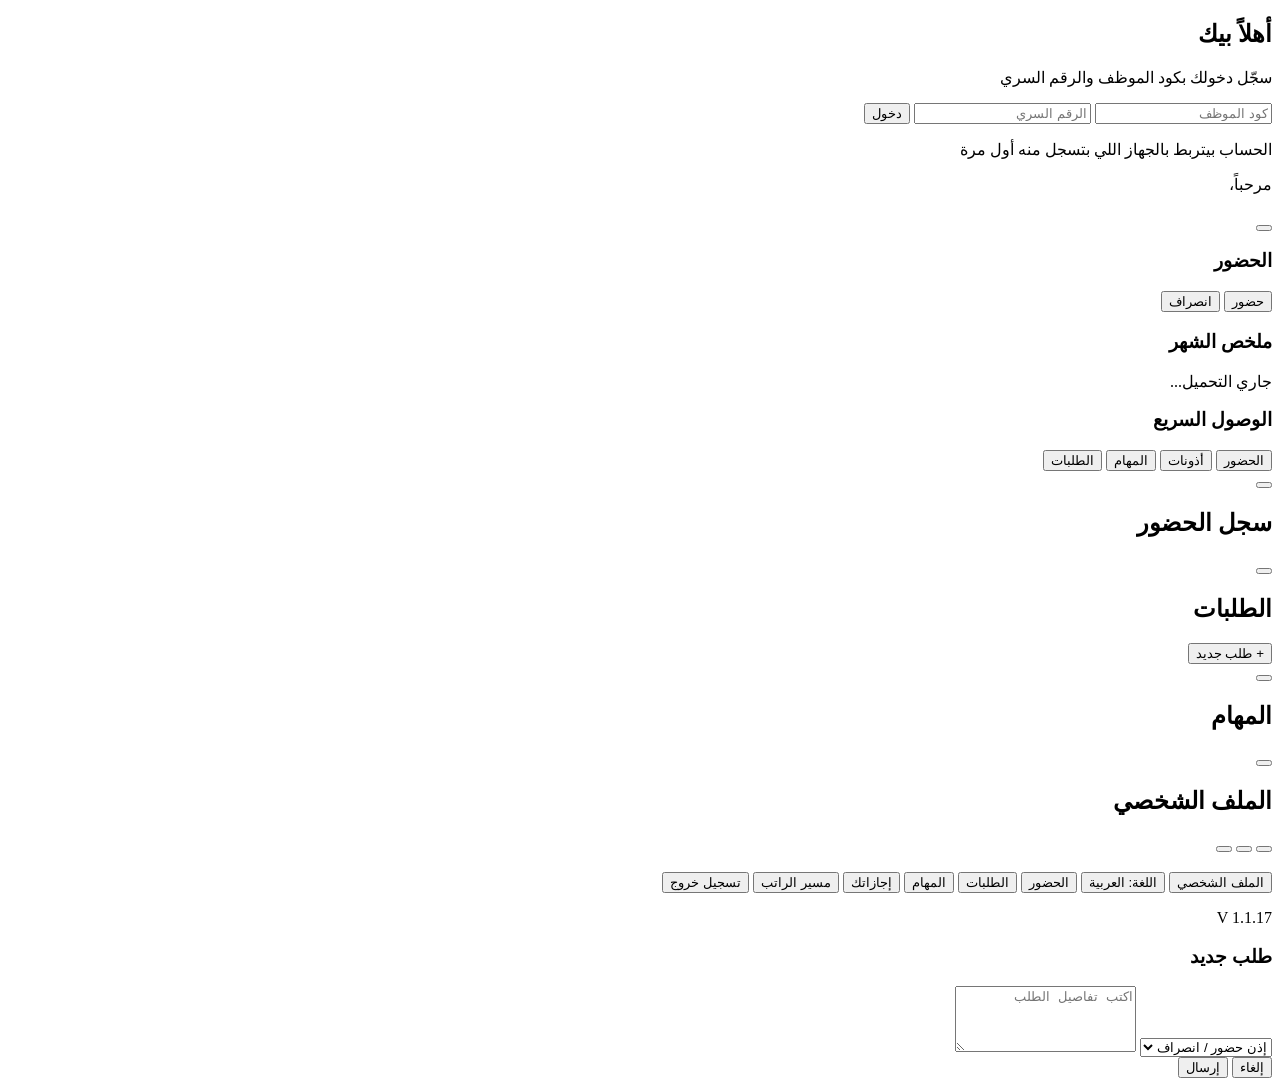
==== index.html @ b4d0d69a "Add files via upload" ====
<!DOCTYPE html>
<html lang="ar" dir="rtl">
<head>
<meta charset="UTF-8">
<meta name="viewport" content="width=device-width, initial-scale=1, viewport-fit=cover">
<meta name="theme-color" content="#f5eee0">
<title>الحضور والانصراف</title>
<link rel="preconnect" href="https://fonts.googleapis.com">
<link rel="preconnect" href="https://fonts.gstatic.com" crossorigin>
<link href="https://fonts.googleapis.com/css2?family=Cairo:wght@400;600;700&display=swap" rel="stylesheet">
<link rel="stylesheet" href="css/style.css">
</head>
<body>
<div id="app" class="guest">

  <!-- تسجيل الدخول -->
  <section class="view" id="v-login">
    <div class="login">
      <div class="card login-card">
        <div class="logo" data-ic="clock"></div>
        <h1>أهلاً بيك</h1>
        <p class="muted">سجّل دخولك بكود الموظف والرقم السري</p>
        <form id="loginForm" class="form">
          <input id="code" placeholder="كود الموظف" required inputmode="numeric" autocomplete="username">
          <input id="pin" type="password" placeholder="الرقم السري" required inputmode="numeric" autocomplete="current-password">
          <button class="btn btn-primary" type="submit">دخول</button>
        </form>
        <p class="muted small">الحساب بيتربط بالجهاز اللي بتسجل منه أول مرة</p>
      </div>
    </div>
  </section>

  <!-- الرئيسية -->
  <section class="view" id="v-home">
    <header class="topbar">
      <div class="avatar" id="avatar"></div>
      <div class="hello">
        <p>مرحباً،</p>
        <h2 id="empName"></h2>
      </div>
      <button class="icon-btn" id="bellBtn" data-ic="bell" aria-label="الإشعارات"></button>
    </header>

    <div class="card">
      <h3>الحضور</h3>
      <div class="btn-row">
        <button class="btn btn-primary" id="inBtn">حضور</button>
        <button class="btn btn-outline" id="outBtn">انصراف</button>
      </div>
      <div class="hints">
        <span id="hintIn"></span>
        <span id="hintOut"></span>
      </div>
    </div>

    <div class="card">
      <h3>ملخص الشهر</h3>
      <div class="stats" id="stats"><div class="empty">جاري التحميل...</div></div>
    </div>

    <h3 class="section">الوصول السريع</h3>
    <div class="grid">
      <button class="qcard" data-go="attendance"><span data-ic="clock"></span>الحضور</button>
      <button class="qcard" data-go="requests"><span data-ic="doc"></span>أذونات</button>
      <button class="qcard" data-go="tasks"><span data-ic="task"></span>المهام<b class="badge" id="badgeTasks" hidden></b></button>
      <button class="qcard" data-go="requests"><span data-ic="doc"></span>الطلبات<b class="badge" id="badgeReq" hidden></b></button>
    </div>
  </section>

  <!-- سجل الحضور -->
  <section class="view" id="v-attendance">
    <header class="subbar">
      <button class="icon-btn" data-back data-ic="back" aria-label="رجوع"></button>
      <h2>سجل الحضور</h2>
    </header>
    <div class="list" id="attList"></div>
  </section>

  <!-- الطلبات -->
  <section class="view" id="v-requests">
    <header class="subbar">
      <button class="icon-btn" data-back data-ic="back" aria-label="رجوع"></button>
      <h2>الطلبات</h2>
    </header>
    <button class="btn btn-primary" id="newReqBtn">+ طلب جديد</button>
    <div class="list" id="reqList"></div>
  </section>

  <!-- المهام -->
  <section class="view" id="v-tasks">
    <header class="subbar">
      <button class="icon-btn" data-back data-ic="back" aria-label="رجوع"></button>
      <h2>المهام</h2>
    </header>
    <div class="list" id="taskList"></div>
  </section>

  <!-- الملف الشخصي -->
  <section class="view" id="v-profile">
    <header class="subbar">
      <button class="icon-btn" data-back data-ic="back" aria-label="رجوع"></button>
      <h2>الملف الشخصي</h2>
    </header>
    <div class="card" id="profileBox"></div>
  </section>

  <!-- شريط التنقل السفلي -->
  <nav class="bottomnav">
    <button id="menuBtn" data-ic="menu" aria-label="القائمة"></button>
    <button class="fab" id="fabBtn" data-ic="plus" aria-label="طلب جديد"></button>
    <button id="homeBtn" data-ic="home" aria-label="الرئيسية"></button>
  </nav>
</div>

<!-- القائمة الجانبية -->
<div class="overlay" id="overlay"></div>
<aside class="drawer" id="drawer">
  <div class="dhead">
    <div class="avatar" id="dAvatar"></div>
    <div>
      <h3 id="dName"></h3>
      <p class="muted" id="dCode"></p>
    </div>
  </div>
  <div class="menu">
    <button data-nav="profile"><span data-ic="user"></span>الملف الشخصي</button>
    <button data-nav="language"><span data-ic="globe"></span>اللغة: العربية</button>
    <button data-nav="attendance"><span data-ic="clock"></span>الحضور</button>
    <button data-nav="requests"><span data-ic="doc"></span>الطلبات</button>
    <button data-nav="tasks"><span data-ic="task"></span>المهام</button>
    <button data-nav="leaves"><span data-ic="leave"></span>إجازاتك</button>
    <button data-nav="payroll"><span data-ic="money"></span>مسير الراتب</button>
    <button data-nav="logout"><span data-ic="logout"></span>تسجيل خروج</button>
  </div>
  <p class="version">V 1.1.17</p>
</aside>

<!-- نافذة طلب جديد -->
<div class="sheet-wrap" id="sheetWrap">
  <form class="sheet form" id="reqForm">
    <h3>طلب جديد</h3>
    <select id="reqType">
      <option>إذن حضور / انصراف</option>
      <option>إجازة</option>
      <option>طلب عام</option>
    </select>
    <textarea id="reqDetails" rows="4" placeholder="اكتب تفاصيل الطلب" required maxlength="1000"></textarea>
    <div class="btn-row">
      <button type="button" class="btn btn-outline" id="reqCancel">إلغاء</button>
      <button type="submit" class="btn btn-primary">إرسال</button>
    </div>
  </form>
</div>

<div class="busy" id="busy" hidden>
  <div class="spinner"></div>
  <p id="busyText">جاري التحميل...</p>
</div>
<div class="toast" id="toast"></div>

<script src="js/config.js"></script>
<script src="js/device.js"></script>
<script src="js/api.js"></script>
<script src="js/ui.js"></script>
<script src="js/app.js"></script>
</body>
</html>
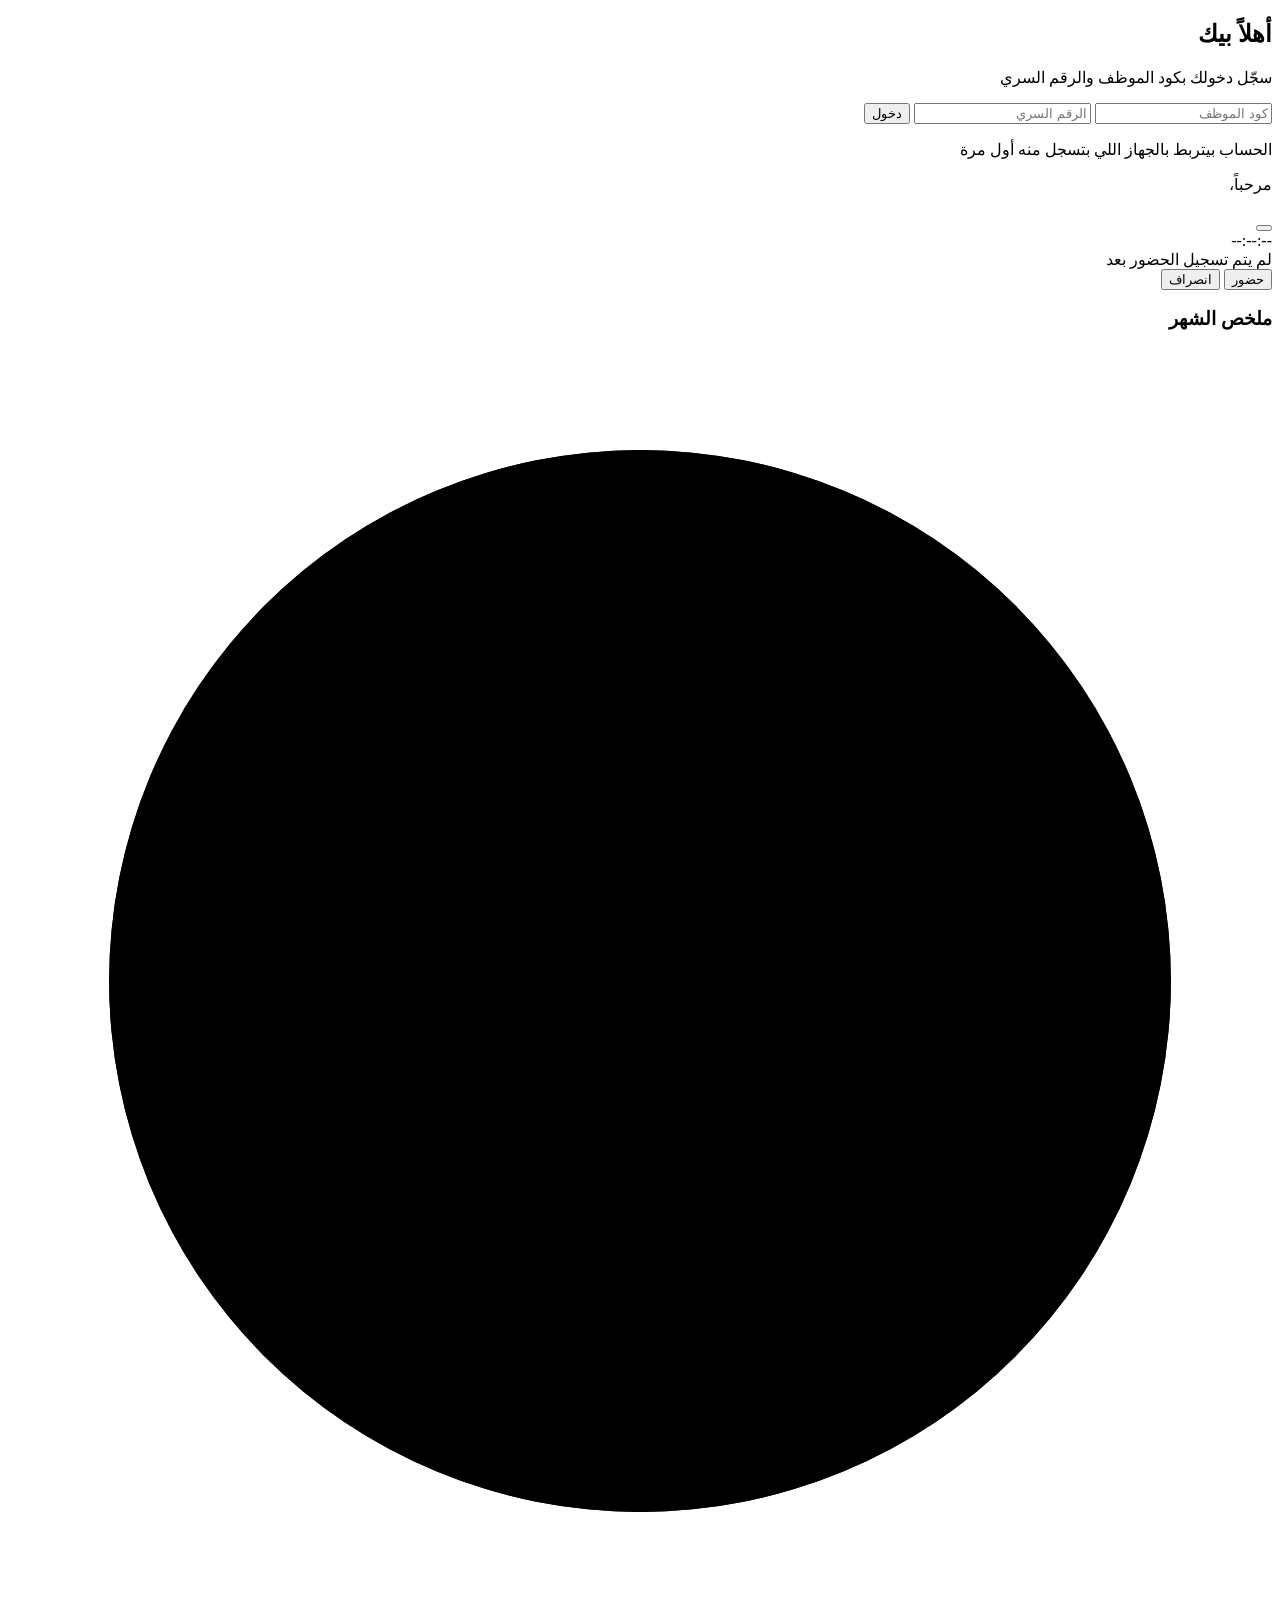
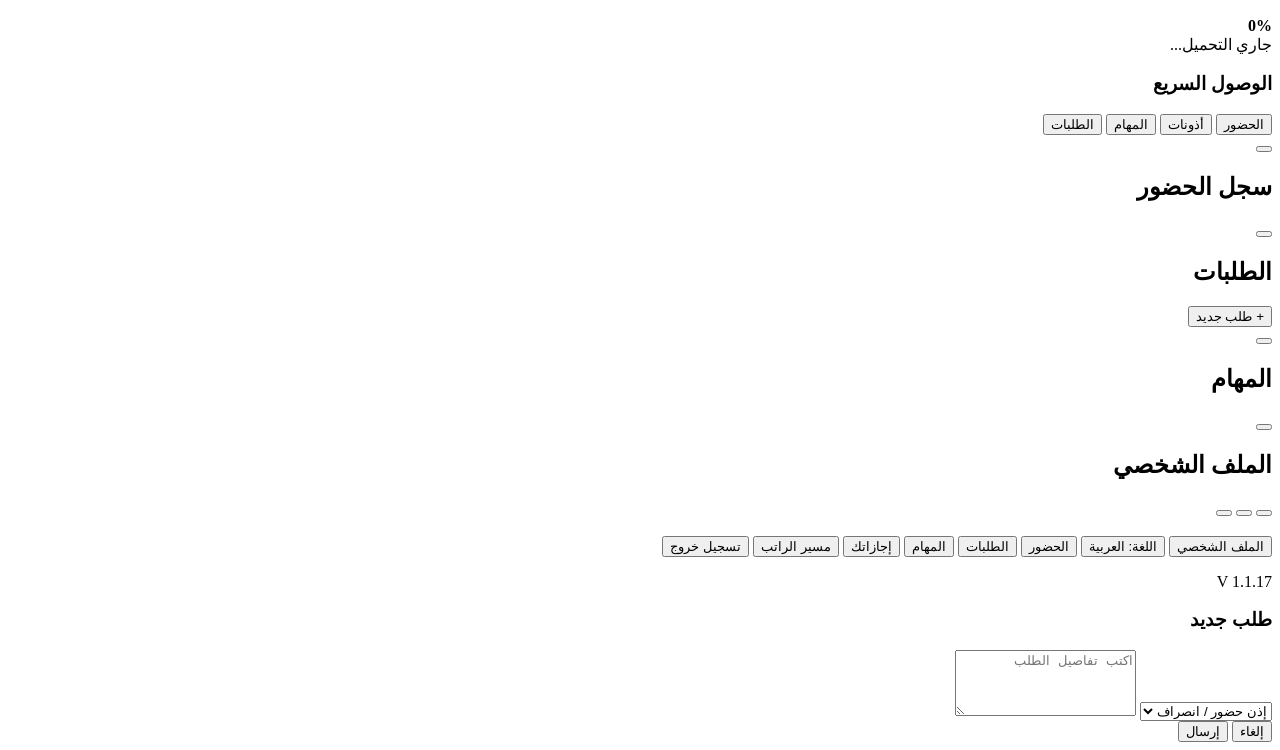
==== commit 755254b3: "Add files via upload" ====
--- a/index.html
+++ b/index.html
@@ -32,30 +32,36 @@
 
   <!-- الرئيسية -->
   <section class="view" id="v-home">
-    <header class="topbar">
-      <div class="avatar" id="avatar"></div>
-      <div class="hello">
-        <p>مرحباً،</p>
-        <h2 id="empName"></h2>
+    <div class="hero">
+      <div class="hero-top">
+        <div class="avatar" id="avatar"></div>
+        <div class="hello"><p>مرحباً،</p><h2 id="empName"></h2></div>
+        <button class="icon-btn" id="bellBtn" data-ic="bell" aria-label="الإشعارات"></button>
       </div>
-      <button class="icon-btn" id="bellBtn" data-ic="bell" aria-label="الإشعارات"></button>
-    </header>
+      <div class="clock" id="clock">--:--:--</div>
+      <div class="date" id="today"></div>
+      <span class="chip" id="chip">لم يتم تسجيل الحضور بعد</span>
+    </div>
 
-    <div class="card">
-      <h3>الحضور</h3>
+    <div class="card punch">
       <div class="btn-row">
-        <button class="btn btn-primary" id="inBtn">حضور</button>
-        <button class="btn btn-outline" id="outBtn">انصراف</button>
+        <button class="btn btn-in" id="inBtn"><span data-ic="login"></span>حضور</button>
+        <button class="btn btn-out" id="outBtn"><span data-ic="logout"></span>انصراف</button>
       </div>
-      <div class="hints">
-        <span id="hintIn"></span>
-        <span id="hintOut"></span>
-      </div>
+      <div class="hints"><span id="hintIn"></span><span id="hintOut"></span></div>
     </div>
 
     <div class="card">
       <h3>ملخص الشهر</h3>
-      <div class="stats" id="stats"><div class="empty">جاري التحميل...</div></div>
+      <div class="sumrow">
+        <div class="ring">
+          <svg viewBox="0 0 100 100"><defs><linearGradient id="rg" x1="0" y1="0" x2="1" y2="1">
+            <stop offset="0" stop-color="#14b8a6"/><stop offset="1" stop-color="#2563eb"/></linearGradient></defs>
+            <circle class="bg" cx="50" cy="50" r="42"/><circle class="fg" id="ringFg" cx="50" cy="50" r="42"/></svg>
+          <b id="ringTxt">0%</b>
+        </div>
+        <div class="stats" id="stats"><div class="empty">جاري التحميل...</div></div>
+      </div>
     </div>
 
     <h3 class="section">الوصول السريع</h3>
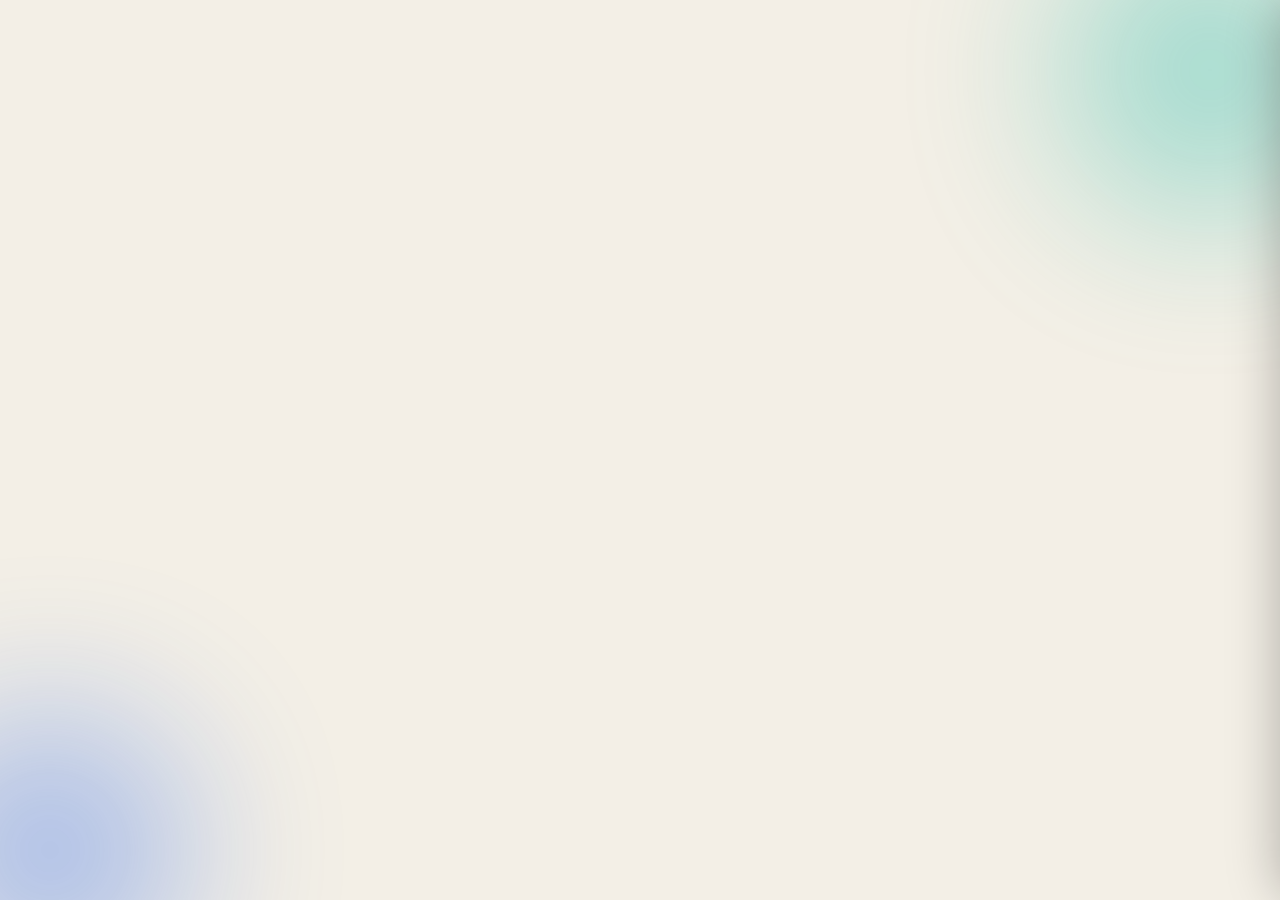
==== commit 6e554f9c: "Add files via upload" ====
--- a/index.html
+++ b/index.html
@@ -8,7 +8,206 @@
 <link rel="preconnect" href="https://fonts.googleapis.com">
 <link rel="preconnect" href="https://fonts.gstatic.com" crossorigin>
 <link href="https://fonts.googleapis.com/css2?family=Cairo:wght@400;600;700&display=swap" rel="stylesheet">
-<link rel="stylesheet" href="css/style.css">
+<style>
+:root{
+  --bg:#f3efe6; --card:rgba(255,255,255,.82); --solid:#fff; --ink:#1d2330; --muted:#7c8493;
+  --teal:#14b8a6; --teal-d:#0f766e; --blue:#2563eb; --orange:#f97316; --red:#ef4444; --green:#16a34a;
+  --line:rgba(30,40,60,.08); --shadow:0 12px 34px rgba(30,40,70,.10);
+  --g1:linear-gradient(135deg,#14b8a6,#2563eb); --g-in:linear-gradient(135deg,#10b981,#14b8a6);
+  --g-out:linear-gradient(135deg,#fb923c,#ef4444);
+}
+@media (prefers-color-scheme:dark){:root{
+  --bg:#0d1220; --card:rgba(26,33,52,.82); --solid:#1a2134; --ink:#eef1f8; --muted:#97a0b5;
+  --line:rgba(255,255,255,.08); --shadow:0 12px 34px rgba(0,0,0,.4)}}
+*{box-sizing:border-box;margin:0;padding:0;-webkit-tap-highlight-color:transparent}
+[hidden]{display:none!important}
+body{font-family:'Cairo',system-ui,sans-serif;background:var(--bg);color:var(--ink);min-height:100vh;overflow-x:hidden}
+body::before,body::after{content:"";position:fixed;z-index:-1;border-radius:50%;filter:blur(80px);opacity:.35}
+body::before{width:300px;height:300px;background:#14b8a6;top:-80px;right:-80px}
+body::after{width:280px;height:280px;background:#2563eb;bottom:-90px;left:-90px}
+button,input,select,textarea{font:inherit;color:inherit}
+button{position:relative;overflow:hidden}
+
+#app{max-width:440px;margin:0 auto;min-height:100vh;padding:18px 16px 124px}
+.view{display:none}
+.view.active{display:block}
+.view.active>*{animation:rise .5s cubic-bezier(.2,.8,.2,1) both}
+.view.active>*:nth-child(2){animation-delay:.06s}.view.active>*:nth-child(3){animation-delay:.12s}
+.view.active>*:nth-child(4){animation-delay:.18s}.view.active>*:nth-child(5){animation-delay:.24s}
+@keyframes rise{from{opacity:0;transform:translateY(18px)}to{opacity:1;transform:none}}
+.guest .bottomnav{display:none}
+
+.glass,.card{background:var(--card);backdrop-filter:blur(14px);-webkit-backdrop-filter:blur(14px);
+  border:1px solid var(--line);border-radius:24px;box-shadow:var(--shadow)}
+.card{padding:20px;margin-bottom:20px}
+.card h3{font-size:16px;margin-bottom:14px}
+.section{font-size:16px;font-weight:700;margin:6px 2px 12px}
+.muted{color:var(--muted);font-size:14px}.small{font-size:12.5px;margin-top:10px}
+
+/* Hero */
+.hero{background:var(--g1);color:#fff;border-radius:30px;padding:20px;margin-bottom:20px;position:relative;overflow:hidden;
+  box-shadow:0 18px 40px rgba(37,99,235,.35)}
+.hero::before,.hero::after{content:"";position:absolute;border-radius:50%;background:rgba(255,255,255,.12)}
+.hero::before{width:190px;height:190px;top:-70px;left:-50px}
+.hero::after{width:120px;height:120px;bottom:-40px;right:-20px}
+.hero>*{position:relative;z-index:1}
+.hero-top{display:flex;align-items:center;gap:12px}
+.hello{flex:1}.hello p{opacity:.85;font-size:13px}.hello h2{font-size:17px;font-weight:700}
+.clock{font-size:54px;font-weight:700;letter-spacing:1px;text-align:center;margin-top:16px;direction:ltr;
+  font-variant-numeric:tabular-nums;text-shadow:0 4px 18px rgba(0,0,0,.2)}
+.date{text-align:center;opacity:.9;font-size:14px}
+.chip{display:block;width:max-content;margin:14px auto 0;padding:7px 16px;border-radius:99px;
+  background:rgba(255,255,255,.2);backdrop-filter:blur(8px);font-size:13px;font-weight:600}
+.chip.in{background:rgba(16,185,129,.9)}.chip.out{background:rgba(249,115,22,.9)}
+.chip::before{content:"";display:inline-block;width:8px;height:8px;border-radius:50%;background:#fff;margin-inline-end:8px;
+  animation:pulse 1.6s infinite}
+@keyframes pulse{50%{opacity:.3;transform:scale(1.6)}}
+
+.avatar{width:50px;height:50px;border-radius:50%;overflow:hidden;flex:none;display:grid;place-items:center;
+  background:rgba(255,255,255,.25);color:#fff;font-weight:700;border:2px solid rgba(255,255,255,.6)}
+.avatar img{width:100%;height:100%;object-fit:cover}
+.avatar.big{width:92px;height:92px;font-size:30px;margin:0 auto 12px;background:var(--g1);border-color:var(--solid)}
+.drawer .avatar{background:var(--g1)}
+
+.icon-btn{width:44px;height:44px;border-radius:15px;border:0;background:rgba(255,255,255,.2);color:inherit;
+  display:grid;place-items:center;cursor:pointer;flex:none;backdrop-filter:blur(8px)}
+.subbar .icon-btn{background:var(--card);box-shadow:var(--shadow)}
+.icon-btn svg{width:20px;height:20px}
+.topbar,.subbar{display:flex;align-items:center;gap:12px;margin-bottom:20px}
+.subbar h2{font-size:19px}
+
+/* Buttons */
+.btn{height:54px;border-radius:18px;border:1.5px solid var(--line);background:var(--solid);font-weight:700;font-size:16px;
+  cursor:pointer;transition:transform .15s,box-shadow .2s,opacity .2s;width:100%;display:flex;align-items:center;justify-content:center;gap:8px}
+.btn svg{width:22px;height:22px}
+.btn:active{transform:scale(.96)}
+.btn:disabled{opacity:.4;cursor:not-allowed;filter:grayscale(.6)}
+.btn-primary{background:var(--g1);border:0;color:#fff;box-shadow:0 10px 22px rgba(37,99,235,.35)}
+.btn-outline{background:transparent}
+.btn-row{display:grid;grid-template-columns:1fr 1fr;gap:14px}
+.punch .btn{height:92px;flex-direction:column;border:0;color:#fff;font-size:18px;border-radius:24px;gap:6px}
+.punch .btn svg{width:30px;height:30px}
+.punch .btn-in{background:var(--g-in);box-shadow:0 12px 26px rgba(16,185,129,.4)}
+.punch .btn-out{background:var(--g-out);box-shadow:0 12px 26px rgba(249,115,22,.4)}
+.punch .btn:not(:disabled):not(:active){animation:float 3s ease-in-out infinite}
+.punch .btn-out:not(:disabled){animation-delay:.4s}
+@keyframes float{50%{transform:translateY(-3px)}}
+.hints{display:grid;grid-template-columns:1fr 1fr;gap:12px;margin-top:12px;font-size:12.5px;color:var(--muted);text-align:center;min-height:18px}
+.ripple{position:absolute;border-radius:50%;background:rgba(255,255,255,.5);transform:scale(0);animation:rp .6s linear;pointer-events:none}
+@keyframes rp{to{transform:scale(4);opacity:0}}
+
+/* Stats */
+.sumrow{display:flex;align-items:center;gap:18px}
+.ring{width:112px;height:112px;flex:none;position:relative}
+.ring svg{width:100%;height:100%;transform:rotate(-90deg)}
+.ring circle{fill:none;stroke-width:10;stroke-linecap:round}
+.ring .bg{stroke:var(--line)}
+.ring .fg{stroke:url(#rg);stroke-dasharray:264;stroke-dashoffset:264;transition:stroke-dashoffset 1.2s cubic-bezier(.2,.8,.2,1)}
+.ring b{position:absolute;inset:0;display:grid;place-items:center;font-size:22px}
+.stats{flex:1;display:grid;grid-template-columns:1fr 1fr;gap:10px}
+.stat{background:var(--solid);border:1px solid var(--line);border-radius:16px;padding:10px;text-align:center;display:flex;flex-direction:column;gap:2px}
+.stat b{font-size:19px;background:var(--g1);-webkit-background-clip:text;background-clip:text;color:transparent}
+.stat span{font-size:12px;color:var(--muted)}.stat small{font-size:10.5px;color:var(--muted)}
+
+.grid{display:grid;grid-template-columns:1fr 1fr;gap:14px}
+.qcard{position:relative;height:112px;border:1px solid var(--line);border-radius:24px;background:var(--card);backdrop-filter:blur(14px);
+  box-shadow:var(--shadow);display:flex;flex-direction:column;align-items:center;justify-content:center;gap:10px;
+  font-weight:600;cursor:pointer;transition:transform .2s;color:var(--ink)}
+.qcard:active{transform:scale(.95)}
+.qcard [data-ic]{width:46px;height:46px;border-radius:16px;display:grid;place-items:center;color:#fff}
+.qcard:nth-child(1) [data-ic]{background:var(--g-in)}.qcard:nth-child(2) [data-ic]{background:linear-gradient(135deg,#8b5cf6,#6366f1)}
+.qcard:nth-child(3) [data-ic]{background:var(--g-out)}.qcard:nth-child(4) [data-ic]{background:linear-gradient(135deg,#0ea5e9,#2563eb)}
+.qcard svg{width:24px;height:24px}
+.badge{position:absolute;top:10px;inset-inline-end:12px;min-width:24px;height:24px;border-radius:12px;background:var(--red);
+  color:#fff;font-size:12px;display:grid;place-items:center;padding:0 6px;box-shadow:0 4px 10px rgba(239,68,68,.5);animation:pulse 2s infinite}
+
+/* Bottom nav */
+.bottomnav{position:fixed;bottom:14px;left:50%;transform:translateX(-50%);width:min(408px,calc(100% - 32px));height:70px;
+  background:var(--card);backdrop-filter:blur(18px);border:1px solid var(--line);border-radius:28px;
+  box-shadow:0 14px 36px rgba(20,30,60,.22);display:flex;align-items:center;justify-content:space-around;z-index:20}
+.bottomnav button{background:none;border:0;width:60px;height:50px;color:var(--muted);display:grid;place-items:center;cursor:pointer;border-radius:16px}
+.bottomnav button:active{background:var(--line)}
+.bottomnav svg{width:25px;height:25px}
+.bottomnav .fab{width:64px;height:64px;border-radius:50%;background:var(--g1);color:#fff;margin-top:-34px;
+  box-shadow:0 12px 26px rgba(37,99,235,.5);border:4px solid var(--bg)}
+.bottomnav .fab svg{width:28px;height:28px;color:#fff}
+
+/* Drawer */
+.overlay{position:fixed;inset:0;background:rgba(10,15,30,.5);backdrop-filter:blur(3px);opacity:0;pointer-events:none;transition:.3s;z-index:30}
+.overlay.show{opacity:1;pointer-events:auto}
+.drawer{position:fixed;top:0;bottom:0;right:0;width:min(330px,86%);background:var(--bg);padding:28px 16px;
+  transform:translateX(105%);transition:transform .35s cubic-bezier(.2,.8,.2,1);z-index:40;display:flex;flex-direction:column;
+  box-shadow:-20px 0 50px rgba(0,0,0,.25);border-radius:30px 0 0 30px}
+.drawer.open{transform:none}
+.dhead{display:flex;align-items:center;gap:12px;margin-bottom:24px;padding:14px;border-radius:22px;background:var(--card)}
+.dhead h3{font-size:16px}
+.menu{display:flex;flex-direction:column;gap:4px;flex:1;overflow:auto}
+.menu button{width:100%;display:flex;align-items:center;gap:14px;padding:13px 14px;border:0;background:transparent;
+  border-radius:16px;font-size:15px;cursor:pointer;text-align:start;transition:.2s}
+.menu button:active,.menu button:hover{background:var(--card);transform:translateX(-4px)}
+.menu [data-ic]{width:38px;height:38px;border-radius:12px;display:grid;place-items:center;background:var(--card);color:var(--teal-d)}
+.menu svg{width:20px;height:20px}
+.menu button:last-child{color:var(--red)}.menu button:last-child [data-ic]{color:var(--red)}
+.version{text-align:center;color:var(--teal-d);font-size:13px;direction:ltr;padding-top:10px}
+
+/* Lists */
+.list{display:flex;flex-direction:column;gap:12px}
+.item{display:flex;align-items:center;gap:12px;background:var(--card);backdrop-filter:blur(12px);border:1px solid var(--line);
+  border-radius:20px;padding:14px;box-shadow:var(--shadow);animation:rise .4s both}
+.item-ic{width:46px;height:46px;border-radius:15px;background:var(--g-in);color:#fff;display:grid;place-items:center;flex:none}
+.item-ic svg{width:21px;height:21px}.item-ic.out{background:var(--g-out)}
+.grow{flex:1;min-width:0}.grow b{display:block;font-size:15px;margin-bottom:2px}
+.grow small{display:block;color:var(--muted);font-size:12.5px;overflow:hidden;text-overflow:ellipsis;white-space:nowrap}
+.tag{font-size:12px;background:rgba(16,185,129,.15);padding:5px 11px;border-radius:10px;color:var(--green);font-weight:600;flex:none}
+.tag.warn{background:rgba(249,115,22,.15);color:var(--orange)}
+.empty{text-align:center;color:var(--muted);padding:40px 10px}
+#newReqBtn{margin-bottom:16px}
+
+.info{display:grid;gap:10px;margin-top:18px}
+.info div{display:flex;justify-content:space-between;background:var(--solid);border:1px solid var(--line);border-radius:16px;padding:13px 15px}
+.info span{color:var(--muted);font-size:14px}.info b{font-size:14px}
+
+/* Login */
+.login{min-height:88vh;display:grid;place-items:center}
+.login-card{width:100%;max-width:380px;text-align:center;padding:30px 22px}
+.login-card h1{font-size:25px;margin-bottom:6px}
+.logo{width:76px;height:76px;margin:0 auto 16px;border-radius:26px;background:var(--g1);color:#fff;display:grid;place-items:center;
+  box-shadow:0 14px 30px rgba(37,99,235,.45);animation:float 3s ease-in-out infinite}
+.logo svg{width:36px;height:36px}
+.form{display:flex;flex-direction:column;gap:12px;margin-top:18px}
+input,select,textarea{width:100%;padding:15px;border-radius:16px;border:1.5px solid var(--line);background:var(--solid);outline:none;transition:.2s}
+input:focus,select:focus,textarea:focus{border-color:var(--teal);box-shadow:0 0 0 4px rgba(20,184,166,.18)}
+textarea{resize:vertical}input[type=password]{letter-spacing:4px}
+.field{display:flex;flex-direction:column;gap:6px;font-size:13px;color:var(--muted)}
+
+.sheet-wrap{position:fixed;inset:0;background:rgba(10,15,30,.5);backdrop-filter:blur(3px);display:none;align-items:flex-end;justify-content:center;z-index:50}
+.sheet-wrap.show{display:flex}
+.sheet{background:var(--bg);width:100%;max-width:440px;border-radius:30px 30px 0 0;padding:24px 20px 30px;animation:up .35s cubic-bezier(.2,.8,.2,1)}
+@keyframes up{from{transform:translateY(60px);opacity:0}}
+.sheet h3{margin-bottom:4px;font-size:18px}
+
+.toast{position:fixed;top:18px;left:50%;transform:translate(-50%,-140px);background:var(--ink);color:var(--bg);
+  padding:13px 20px;border-radius:18px;font-size:14px;font-weight:600;z-index:99;transition:transform .4s cubic-bezier(.2,.8,.2,1);
+  max-width:90%;text-align:center;box-shadow:0 14px 34px rgba(0,0,0,.3)}
+.toast.show{transform:translate(-50%,0)}.toast.err{background:#dc2626;color:#fff}
+.busy{position:fixed;inset:0;background:rgba(10,15,30,.45);backdrop-filter:blur(6px);display:flex;flex-direction:column;
+  align-items:center;justify-content:center;gap:14px;z-index:90;font-weight:600;color:#fff}
+.spinner{width:48px;height:48px;border:4px solid rgba(255,255,255,.3);border-top-color:#fff;border-radius:50%;animation:spin .8s linear infinite}
+@keyframes spin{to{transform:rotate(360deg)}}
+
+/* Admin */
+.admin{max-width:1100px;margin:0 auto;padding:24px 16px}
+.admin h1{font-size:24px;margin-bottom:18px;background:var(--g1);-webkit-background-clip:text;background-clip:text;color:transparent}
+.table-wrap{overflow-x:auto}
+table{width:100%;border-collapse:collapse;font-size:14px}
+th,td{padding:13px 10px;border-bottom:1px solid var(--line);text-align:start;vertical-align:middle}
+th{color:var(--muted);font-weight:600;font-size:13px;white-space:nowrap}
+tbody tr:hover{background:var(--line)}
+.mini{padding:8px 12px;border-radius:10px;border:1px solid var(--line);background:var(--solid);cursor:pointer;font-size:13px}
+.mini:hover{border-color:var(--red);color:var(--red)}
+@media (prefers-reduced-motion:reduce){*{animation:none!important;transition:none!important}}
+
+</style>
 </head>
 <body>
 <div id="app" class="guest">
@@ -163,11 +362,414 @@
   <p id="busyText">جاري التحميل...</p>
 </div>
 <div class="toast" id="toast"></div>
-
-<script src="js/config.js"></script>
-<script src="js/device.js"></script>
-<script src="js/api.js"></script>
-<script src="js/ui.js"></script>
-<script src="js/app.js"></script>
+<script>
+// ضع هنا رابط Web App بتاع Apps Script (بعد Deploy)
+const CONFIG = {
+  API_URL: 'https://script.google.com/macros/s/AKfycbyk39spHiuA5EM5tqOX-6JwND_vV5ZJsB-PcnGDjaSRjhNiVBAwotqXuGyYipDhf-ffHg/exec',
+  STATUS_PENDING: 'قيد المراجعة',
+  TASK_DONE: 'مكتملة'
+};
+
+// معرّف ثابت للمتصفح على الجهاز ده (بيتخزن في localStorage)
+function getDeviceId() {
+  let id = localStorage.getItem('deviceId');
+  if (!id) {
+    id = (crypto.randomUUID ? crypto.randomUUID() : Date.now().toString(36) + Math.random().toString(36).slice(2));
+    localStorage.setItem('deviceId', id);
+  }
+  return id;
+}
+
+// موديل الموبايل من الـ User-Agent (مثال: SM-S918B)
+function getDeviceModel() {
+  const ua = navigator.userAgent;
+  const m = ua.match(/Android[^;]*;\s*([^;)]+?)\s*(?:Build|\))/i);
+  if (m && m[1] && m[1] !== 'K') return m[1].trim();
+  if (/iPhone/i.test(ua)) return 'iPhone';
+  if (/Windows/i.test(ua)) return 'Windows PC';
+  return 'Unknown';
+}
+
+// كل طلب بيبعت معاه معرّف الجهاز والموديل تلقائياً
+async function api(action, params = {}) {
+  const url = new URL(CONFIG.API_URL);
+  url.searchParams.set('action', action);
+  url.searchParams.set('deviceId', getDeviceId());
+  url.searchParams.set('deviceModel', getDeviceModel());
+  Object.entries(params).forEach(([k, v]) => {
+    if (v !== undefined && v !== null) url.searchParams.set(k, v);
+  });
+
+  let res;
+  try {
+    res = await fetch(url);
+  } catch {
+    throw new Error('تعذر الاتصال بالسيرفر، تأكد من الإنترنت');
+  }
+  if (!res.ok) throw new Error('السيرفر بيرجع خطأ');
+  return res.json();
+}
+
+function getPosition() {
+  return new Promise((resolve, reject) => {
+    if (!navigator.geolocation) return reject(new Error('المتصفح لا يدعم تحديد الموقع'));
+    navigator.geolocation.getCurrentPosition(
+      p => resolve(p.coords),
+      err => reject(new Error(
+        err.code === 1 ? 'يرجى السماح بصلاحية الموقع للمتصفح' :
+        err.code === 2 ? 'تعذر تحديد موقعك، تأكد إن GPS مفعّل' :
+        'انتهت مهلة تحديد الموقع، حاول مرة أخرى'
+      )),
+      { enableHighAccuracy: true, timeout: 20000, maximumAge: 0 }
+    );
+  });
+}
+
+const $ = s => document.querySelector(s);
+
+const esc = s => String(s ?? '').replace(/[&<>"']/g, c =>
+  ({ '&': '&amp;', '<': '&lt;', '>': '&gt;', '"': '&quot;', "'": '&#39;' }[c]));
+
+const P = {
+  home: '<path d="M3 11l9-8 9 8v9a1 1 0 0 1-1 1h-5v-6H9v6H4a1 1 0 0 1-1-1z"/>',
+  menu: '<path d="M3 6h18M3 12h18M3 18h18"/>',
+  plus: '<path d="M12 5v14M5 12h14"/>',
+  bell: '<path d="M18 8a6 6 0 0 0-12 0c0 7-3 9-3 9h18s-3-2-3-9"/><path d="M13.7 21a2 2 0 0 1-3.4 0"/>',
+  clock: '<circle cx="12" cy="12" r="9"/><path d="M12 7v5l3 2"/>',
+  login: '<path d="M15 3h4a2 2 0 0 1 2 2v14a2 2 0 0 1-2 2h-4M10 17l5-5-5-5M15 12H3"/>',
+  logout: '<path d="M9 21H5a2 2 0 0 1-2-2V5a2 2 0 0 1 2-2h4M16 17l5-5-5-5M21 12H9"/>',
+  doc: '<path d="M14 2H6a2 2 0 0 0-2 2v16a2 2 0 0 0 2 2h12a2 2 0 0 0 2-2V8z"/><path d="M14 2v6h6M8 13h8M8 17h8"/>',
+  task: '<path d="M9 11l3 3L22 4"/><path d="M21 12v7a2 2 0 0 1-2 2H5a2 2 0 0 1-2-2V5a2 2 0 0 1 2-2h11"/>',
+  user: '<circle cx="12" cy="8" r="4"/><path d="M4 21a8 8 0 0 1 16 0"/>',
+  globe: '<circle cx="12" cy="12" r="9"/><path d="M3 12h18M12 3a14 14 0 0 1 0 18M12 3a14 14 0 0 0 0 18"/>',
+  leave: '<rect x="3" y="4" width="18" height="18" rx="2"/><path d="M16 2v4M8 2v4M3 10h18"/>',
+  money: '<rect x="2" y="6" width="20" height="12" rx="2"/><circle cx="12" cy="12" r="2.5"/>',
+  back: '<path d="M9 18l6-6-6-6"/>'
+};
+
+const ic = n => `<svg viewBox="0 0 24 24" fill="none" stroke="currentColor" stroke-width="2"
+  stroke-linecap="round" stroke-linejoin="round" aria-hidden="true">${P[n] || ''}</svg>`;
+
+function paintIcons(root = document) {
+  root.querySelectorAll('[data-ic]').forEach(el => el.innerHTML = ic(el.dataset.ic));
+}
+
+function toast(msg, isErr = false) {
+  const t = $('#toast');
+  if (!t) return alert(msg);
+  t.textContent = msg;
+  t.classList.toggle('err', isErr);
+  t.classList.add('show');
+  clearTimeout(toast.timer);
+  toast.timer = setTimeout(() => t.classList.remove('show'), 3500);
+}
+
+function busy(on, text = 'جاري التحميل...') {
+  const b = $('#busy');
+  if (!b) return;
+  $('#busyText').textContent = text;
+  b.hidden = !on;
+}
+
+function setBadge(sel, n) {
+  const b = $(sel);
+  b.hidden = !n;
+  b.textContent = n;
+}
+
+function avatarHTML(e) {
+  if (e.avatar) return `<img src="${esc(e.avatar)}" alt="">`;
+  const initials = (e.name || '?').trim().split(/\s+/).slice(0, 2).map(w => w[0]).join('');
+  return `<span>${esc(initials)}</span>`;
+}
+
+function row(icon, title, sub, tag = '', iconCls = '', tagCls = '') {
+  return `
+    <div class="item">
+      <div class="item-ic ${iconCls}">${ic(icon)}</div>
+      <div class="grow"><b>${esc(title)}</b><small>${esc(sub)}</small></div>
+      ${tag ? `<span class="tag ${tagCls}">${esc(tag)}</span>` : ''}
+    </div>`;
+}
+
+const stat = (v, label, sub = '') =>
+  `<div class="stat"><b>${esc(v)}</b><span>${esc(label)}</span>${sub ? `<small>${esc(sub)}</small>` : ''}</div>`;
+
+// ===== الحالة =====
+let emp = JSON.parse(localStorage.getItem('emp') || 'null');
+let attState = 'NONE';
+
+const VIEWS = ['login', 'home', 'attendance', 'requests', 'tasks', 'profile'];
+const LOADERS = {
+  home: () => { loadStatus(); loadSummary(); },
+  attendance: loadAttendance,
+  requests: loadRequests,
+  tasks: loadTasks,
+  profile: renderProfile
+};
+
+function renderUser() {
+  if (!emp) return;
+  $('#empName').textContent = emp.name;
+  $('#avatar').innerHTML = avatarHTML(emp);
+  $('#dAvatar').innerHTML = avatarHTML(emp);
+  $('#dName').textContent = emp.name;
+  $('#dCode').textContent = 'كود: ' + emp.code;
+}
+
+function show(v) {
+  if (!emp) v = 'login';
+  VIEWS.forEach(x => $('#v-' + x).classList.toggle('active', x === v));
+  $('#app').classList.toggle('guest', !emp);
+  closeDrawer();
+  window.scrollTo({ top: 0 });
+  LOADERS[v]?.();
+}
+
+function openDrawer() {
+  $('#drawer').classList.add('open');
+  $('#overlay').classList.add('show');
+}
+function closeDrawer() {
+  $('#drawer').classList.remove('open');
+  $('#overlay').classList.remove('show');
+}
+function openSheet() { $('#sheetWrap').classList.add('show'); }
+function closeSheet() { $('#sheetWrap').classList.remove('show'); }
+
+const NAV_ACTIONS = {
+  profile: () => show('profile'),
+  language: () => toast('اللغة العربية هي المتاحة حالياً'),
+  attendance: () => show('attendance'),
+  requests: () => show('requests'),
+  tasks: () => show('tasks'),
+  leaves: () => toast('قريباً: إجازاتك'),
+  payroll: () => toast('قريباً: مسير الراتب'),
+  logout
+};
+
+// ===== تسجيل الدخول والخروج =====
+$('#loginForm').addEventListener('submit', async e => {
+  e.preventDefault();
+  busy(true, 'جاري تسجيل الدخول...');
+  try {
+    const r = await api('login', {
+      code: $('#code').value.trim(),
+      pin: $('#pin').value.trim()
+    });
+    if (!r.ok) throw new Error(r.error);
+    emp = r.employee;
+    localStorage.setItem('emp', JSON.stringify(emp));
+    e.target.reset();
+    renderUser();
+    show('home');
+  } catch (err) {
+    toast(err.message, true);
+  } finally {
+    busy(false);
+  }
+});
+
+function logout() {
+  localStorage.removeItem('emp');
+  emp = null;
+  show('login');
+}
+
+// ===== الرئيسية =====
+async function loadStatus() {
+  try {
+    const r = await api('status', { employeeId: emp.id });
+    if (!r.ok) throw new Error(r.error);
+
+    if (r.employee) {
+      emp = { ...emp, ...r.employee };
+      localStorage.setItem('emp', JSON.stringify(emp));
+      renderUser();
+    }
+
+    attState = r.state;
+    const chip = $('#chip');
+    chip.className = 'chip ' + (attState === 'IN' ? 'in' : attState === 'OUT' ? 'out' : '');
+    chip.textContent = attState === 'IN' ? 'أنت الآن في العمل' : attState === 'OUT' ? 'تم الانصراف اليوم' : 'لم يتم تسجيل الحضور بعد';
+    $('#hintIn').textContent = r.inTime
+      ? `تم تسجيل الحضور في ${r.inTime}` + (r.lateMinutes ? ` (تأخير ${r.lateMinutes} د)` : '')
+      : 'لم يتم تسجيل الحضور بعد';
+    $('#hintOut').textContent = r.outTime ? `تم تسجيل الانصراف في ${r.outTime}` : '';
+    $('#inBtn').disabled = attState === 'IN';
+    $('#outBtn').disabled = attState !== 'IN';
+
+    setBadge('#badgeTasks', r.pendingTasks);
+    setBadge('#badgeReq', r.pendingRequests);
+  } catch (err) {
+    toast(err.message, true);
+  }
+}
+
+async function loadSummary() {
+  const box = $('#stats');
+  try {
+    const r = await api('summary', { employeeId: emp.id });
+    if (!r.ok) throw new Error(r.error);
+    const s = r.summary;
+    $('#ringTxt').textContent = s.attendancePct + '%';
+    requestAnimationFrame(() => $('#ringFg').style.strokeDashoffset = 264 - 264 * s.attendancePct / 100);
+    box.innerHTML = [
+      stat(s.lateDays, 'أيام تأخير', s.lateMinutes + ' دقيقة'),
+      stat(s.absentDays, 'أيام غياب'),
+      stat(s.workedHours, 'ساعات العمل', 'من ' + s.expectedHours + ' ساعة')
+    ].join('');
+  } catch (err) {
+    box.innerHTML = `<div class="empty">${esc(err.message)}</div>`;
+  }
+}
+
+async function punch(type) {
+  if (!emp) return;
+  busy(true, 'جاري تحديد موقعك...');
+  try {
+    const c = await getPosition();
+    busy(true, type === 'IN' ? 'جاري تسجيل الحضور...' : 'جاري تسجيل الانصراف...');
+
+    const r = await api('punch', {
+      employeeId: emp.id,
+      type,
+      lat: c.latitude,
+      lng: c.longitude,
+      accuracy: c.accuracy
+    });
+    if (!r.ok) {
+      throw new Error(r.error + (r.distance ? ` (أنت تبعد ${r.distance} متر)` : ''));
+    }
+
+    let msg = type === 'IN' ? `تم تسجيل الحضور في ${r.time}` : `تم تسجيل الانصراف في ${r.time}`;
+    if (r.lateMinutes) msg += ` — تأخير ${r.lateMinutes} دقيقة`;
+    if (r.earlyMinutes) msg += ` — انصراف مبكر ${r.earlyMinutes} دقيقة`;
+    toast(msg);
+
+    await loadStatus();
+    loadSummary();
+  } catch (err) {
+    toast(err.message, true);
+  } finally {
+    busy(false);
+  }
+}
+
+// ===== القوائم =====
+async function fill(action, sel, render, emptyMsg) {
+  const box = $(sel);
+  box.innerHTML = '<div class="empty">جاري التحميل...</div>';
+  try {
+    const r = await api(action, { employeeId: emp.id });
+    if (!r.ok) throw new Error(r.error);
+    box.innerHTML = r.items.length
+      ? r.items.map(render).join('')
+      : `<div class="empty">${emptyMsg}</div>`;
+  } catch (err) {
+    box.innerHTML = `<div class="empty">${esc(err.message)}</div>`;
+  }
+}
+
+const loadAttendance = () => fill('attendance', '#attList',
+  r => r.type === 'IN'
+    ? row('login', 'حضور', `${r.date} • ${r.time}`,
+        r.lateMinutes ? `تأخير ${r.lateMinutes} د` : 'في الوقت', '', r.lateMinutes ? 'warn' : '')
+    : row('logout', 'انصراف', `${r.date} • ${r.time}`,
+        r.earlyMinutes ? `مبكر ${r.earlyMinutes} د` : 'في الوقت', 'out', r.earlyMinutes ? 'warn' : ''),
+  'لا يوجد سجل حضور بعد');
+
+const loadRequests = () => fill('requests', '#reqList',
+  r => row('doc', r.type, r.details, r.status, '', r.status === CONFIG.STATUS_PENDING ? 'warn' : ''),
+  'لا توجد طلبات');
+
+const loadTasks = () => fill('tasks', '#taskList',
+  r => row('task', r.title, `الموعد: ${r.dueDate}`, r.status, '', r.status === CONFIG.TASK_DONE ? '' : 'warn'),
+  'لا توجد مهام');
+
+function renderProfile() {
+  $('#profileBox').innerHTML = `
+    <div style="text-align:center">
+      <div class="avatar big">${avatarHTML(emp)}</div>
+      <h3>${esc(emp.name)}</h3>
+      <p class="muted">كود الموظف: ${esc(emp.code)}</p>
+    </div>
+    <div class="info">
+      <div><span>موعد الحضور</span><b>${esc(emp.shiftStart || '--')}</b></div>
+      <div><span>ساعات الشغل</span><b>${esc(emp.workHours ?? '--')} ساعة</b></div>
+      <div><span>فترة السماح</span><b>${esc(emp.graceMin ?? '--')} دقيقة</b></div>
+      <div><span>الجهاز المسجل</span><b>${esc(emp.deviceModel || '--')}</b></div>
+    </div>`;
+}
+
+// ===== الطلبات =====
+$('#reqForm').addEventListener('submit', async e => {
+  e.preventDefault();
+  busy(true, 'جاري إرسال الطلب...');
+  try {
+    const r = await api('addRequest', {
+      employeeId: emp.id,
+      type: $('#reqType').value,
+      details: $('#reqDetails').value.trim()
+    });
+    if (!r.ok) throw new Error(r.error);
+    toast('تم إرسال الطلب بنجاح');
+    e.target.reset();
+    closeSheet();
+    loadRequests();
+    loadStatus();
+  } catch (err) {
+    toast(err.message, true);
+  } finally {
+    busy(false);
+  }
+});
+
+// ===== الأحداث =====
+document.addEventListener('click', e => {
+  const go = e.target.closest('[data-go]');
+  if (go) return show(go.dataset.go);
+
+  const nav = e.target.closest('[data-nav]');
+  if (nav) return NAV_ACTIONS[nav.dataset.nav]?.();
+
+  if (e.target.closest('[data-back]')) return show('home');
+});
+
+$('#inBtn').addEventListener('click', () => punch('IN'));
+$('#outBtn').addEventListener('click', () => punch('OUT'));
+$('#bellBtn').addEventListener('click', () => toast('لا توجد إشعارات جديدة'));
+$('#menuBtn').addEventListener('click', openDrawer);
+$('#overlay').addEventListener('click', closeDrawer);
+$('#homeBtn').addEventListener('click', () => show('home'));
+$('#fabBtn').addEventListener('click', () => emp && openSheet());
+$('#newReqBtn').addEventListener('click', openSheet);
+$('#reqCancel').addEventListener('click', closeSheet);
+
+// ===== التشغيل =====
+paintIcons();
+renderUser();
+show(emp ? 'home' : 'login');
+
+// ===== ساعة حية + تأثير الضغط =====
+function tick() {
+  const d = new Date();
+  $('#clock').textContent = d.toLocaleTimeString('en-GB');
+  $('#today').textContent = d.toLocaleDateString('ar-EG', { weekday: 'long', day: 'numeric', month: 'long', year: 'numeric' });
+}
+tick(); setInterval(tick, 1000);
+
+document.addEventListener('pointerdown', e => {
+  const b = e.target.closest('.btn, .qcard');
+  if (!b || b.disabled) return;
+  const r = b.getBoundingClientRect(), s = Math.max(r.width, r.height) / 2;
+  const el = document.createElement('span');
+  el.className = 'ripple';
+  el.style.cssText = `width:${s}px;height:${s}px;left:${e.clientX - r.left - s / 2}px;top:${e.clientY - r.top - s / 2}px`;
+  b.appendChild(el);
+  setTimeout(() => el.remove(), 600);
+});
+
+</script>
 </body>
 </html>
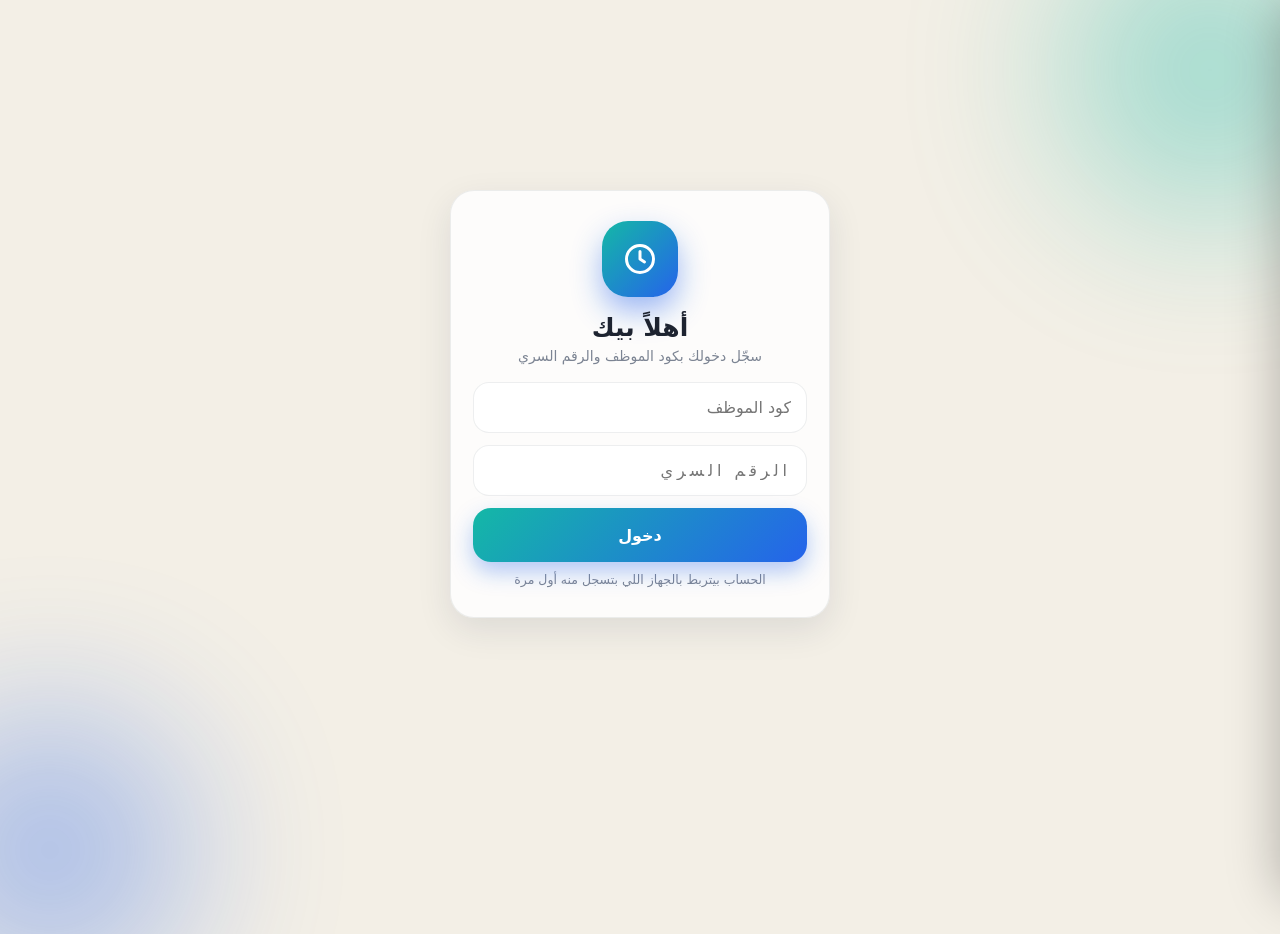
==== commit 8b25a3ce: "Add files via upload" ====
--- a/index.html
+++ b/index.html
@@ -502,10 +502,10 @@
 const VIEWS = ['login', 'home', 'attendance', 'requests', 'tasks', 'profile'];
 const LOADERS = {
   home: () => { loadStatus(); loadSummary(); },
-  attendance: loadAttendance,
-  requests: loadRequests,
-  tasks: loadTasks,
-  profile: renderProfile
+  attendance: () => loadAttendance(),
+  requests: () => loadRequests(),
+  tasks: () => loadTasks(),
+  profile: () => renderProfile()
 };
 
 function renderUser() {
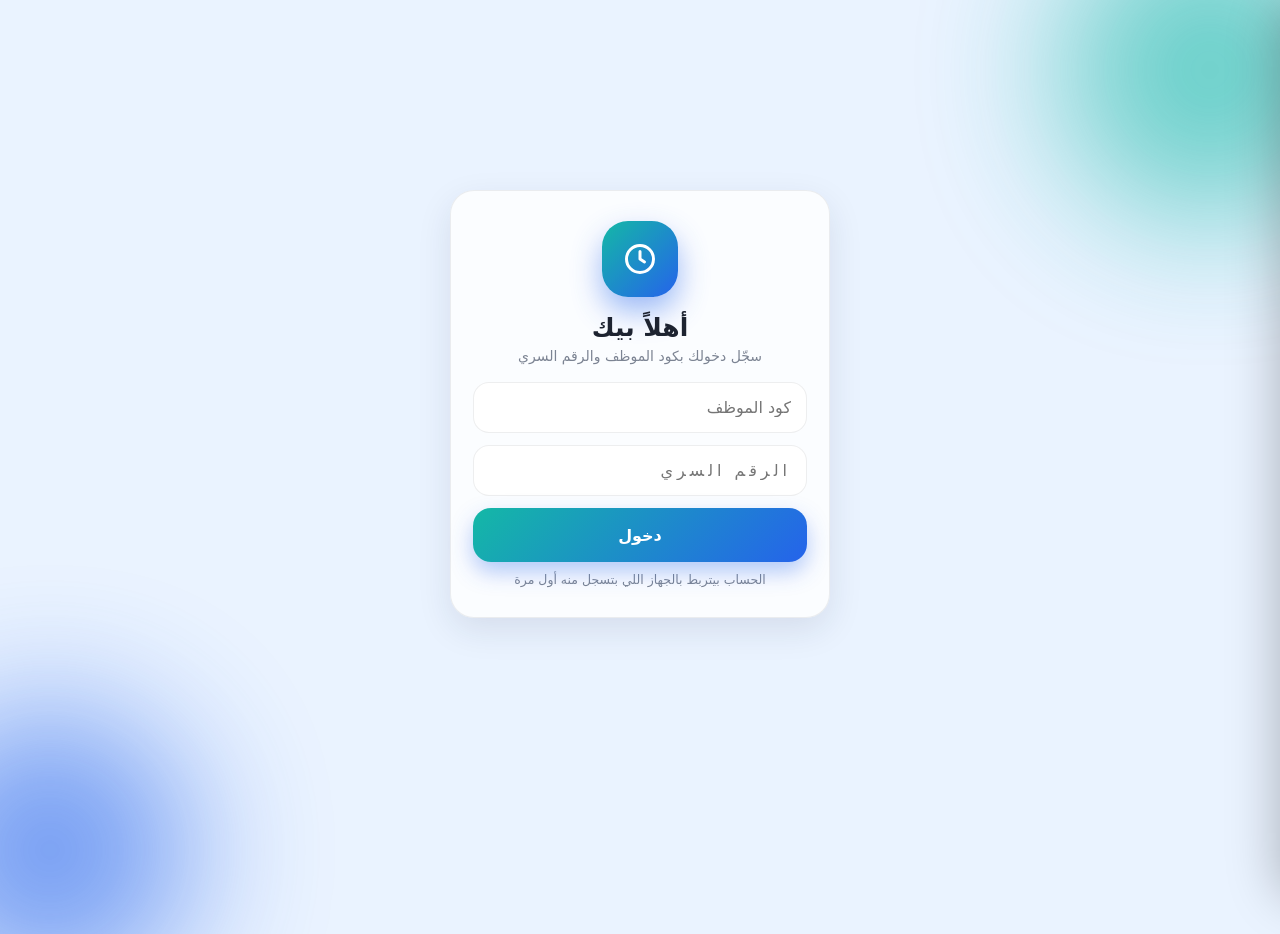
==== commit d43ea78e: "Add files via upload" ====
--- a/index.html
+++ b/index.html
@@ -10,19 +10,16 @@
 <link href="https://fonts.googleapis.com/css2?family=Cairo:wght@400;600;700&display=swap" rel="stylesheet">
 <style>
 :root{
-  --bg:#f3efe6; --card:rgba(255,255,255,.82); --solid:#fff; --ink:#1d2330; --muted:#7c8493;
+  --bg:#eaf3ff; --card:rgba(255,255,255,.82); --solid:#fff; --ink:#1d2330; --muted:#7c8493;
   --teal:#14b8a6; --teal-d:#0f766e; --blue:#2563eb; --orange:#f97316; --red:#ef4444; --green:#16a34a;
   --line:rgba(30,40,60,.08); --shadow:0 12px 34px rgba(30,40,70,.10);
   --g1:linear-gradient(135deg,#14b8a6,#2563eb); --g-in:linear-gradient(135deg,#10b981,#14b8a6);
   --g-out:linear-gradient(135deg,#fb923c,#ef4444);
 }
-@media (prefers-color-scheme:dark){:root{
-  --bg:#0d1220; --card:rgba(26,33,52,.82); --solid:#1a2134; --ink:#eef1f8; --muted:#97a0b5;
-  --line:rgba(255,255,255,.08); --shadow:0 12px 34px rgba(0,0,0,.4)}}
 *{box-sizing:border-box;margin:0;padding:0;-webkit-tap-highlight-color:transparent}
 [hidden]{display:none!important}
 body{font-family:'Cairo',system-ui,sans-serif;background:var(--bg);color:var(--ink);min-height:100vh;overflow-x:hidden}
-body::before,body::after{content:"";position:fixed;z-index:-1;border-radius:50%;filter:blur(80px);opacity:.35}
+body::before,body::after{content:"";position:fixed;z-index:-1;border-radius:50%;filter:blur(70px);opacity:.6}
 body::before{width:300px;height:300px;background:#14b8a6;top:-80px;right:-80px}
 body::after{width:280px;height:280px;background:#2563eb;bottom:-90px;left:-90px}
 button,input,select,textarea{font:inherit;color:inherit}
@@ -207,6 +204,32 @@
 .mini:hover{border-color:var(--red);color:var(--red)}
 @media (prefers-reduced-motion:reduce){*{animation:none!important;transition:none!important}}
 
+.tag.bad{background:rgba(239,68,68,.14);color:var(--red)}
+.paynet{text-align:center;background:var(--g1);color:#fff;border-radius:22px;padding:18px;margin-bottom:14px;box-shadow:0 12px 26px rgba(37,99,235,.35)}
+.paynet small{opacity:.9}.paynet b{display:block;font-size:32px}
+.neg{color:var(--red)}.pos{color:var(--green)}
+@media(min-width:760px){#app{max-width:560px}.bottomnav{width:520px}.sheet-wrap{align-items:center}.sheet{border-radius:28px}}
+/* لوحة الإدارة */
+.admin{max-width:1180px}
+.ahead{display:flex;justify-content:space-between;align-items:center;gap:12px;margin-bottom:16px;flex-wrap:wrap}
+.ahead h1{margin:0}
+.acts{display:flex;gap:8px;align-items:center}
+.tabs{display:flex;gap:8px;overflow-x:auto;margin-bottom:18px;padding-bottom:4px}
+.tab{padding:11px 22px;border-radius:99px;border:1px solid var(--line);background:var(--card);cursor:pointer;font-weight:700;white-space:nowrap}
+.tab.on{background:var(--g1);color:#fff;border:0;box-shadow:0 8px 20px rgba(37,99,235,.3)}
+.filters{display:flex;gap:12px;align-items:flex-end;flex-wrap:wrap}
+.filters .btn{width:auto;padding:0 22px;height:48px}
+.pct{font-weight:700;color:var(--teal-d)}
+.mini{text-decoration:none;color:inherit;display:inline-block}
+.mini.ok{color:var(--green);border-color:var(--green)}.mini.no{color:var(--red);border-color:var(--red)}
+.rq{align-items:flex-start}.rq .acts{flex-direction:column}
+.wrap{white-space:normal!important}
+.fgrid{display:grid;grid-template-columns:repeat(auto-fit,minmax(150px,1fr));gap:12px;margin:14px 0}
+.perms{display:flex;flex-wrap:wrap;gap:12px;margin:12px 0;font-size:14px}.perms input{width:auto}
+tfoot td{font-weight:700;background:var(--line)}
+.sheet.wide{max-width:660px;max-height:92vh;overflow:auto}
+.login-card .field{text-align:start}
+
 </style>
 </head>
 <body>
@@ -307,6 +330,16 @@
       <h2>الملف الشخصي</h2>
     </header>
     <div class="card" id="profileBox"></div>
+  </section>
+
+  <!-- مسير الراتب -->
+  <section class="view" id="v-payroll">
+    <header class="subbar">
+      <button class="icon-btn" data-back data-ic="back" aria-label="رجوع"></button>
+      <h2>مسير الراتب</h2>
+    </header>
+    <div class="card"><label class="field">الشهر<input type="month" id="payMonth"></label></div>
+    <div class="card" id="payBox"></div>
   </section>
 
   <!-- شريط التنقل السفلي -->
@@ -335,6 +368,7 @@
     <button data-nav="tasks"><span data-ic="task"></span>المهام</button>
     <button data-nav="leaves"><span data-ic="leave"></span>إجازاتك</button>
     <button data-nav="payroll"><span data-ic="money"></span>مسير الراتب</button>
+    <button data-nav="admin" id="adminItem" hidden><span data-ic="task"></span>لوحة الإدارة</button>
     <button data-nav="logout"><span data-ic="logout"></span>تسجيل خروج</button>
   </div>
   <p class="version">V 1.1.17</p>
@@ -349,6 +383,7 @@
       <option>إجازة</option>
       <option>طلب عام</option>
     </select>
+    <div class="btn-row"><label class="field">من (اختياري)<input type="date" id="reqFrom"></label><label class="field">إلى<input type="date" id="reqTo"></label></div>
     <textarea id="reqDetails" rows="4" placeholder="اكتب تفاصيل الطلب" required maxlength="1000"></textarea>
     <div class="btn-row">
       <button type="button" class="btn btn-outline" id="reqCancel">إلغاء</button>
@@ -367,6 +402,8 @@
 const CONFIG = {
   API_URL: 'https://script.google.com/macros/s/AKfycbyk39spHiuA5EM5tqOX-6JwND_vV5ZJsB-PcnGDjaSRjhNiVBAwotqXuGyYipDhf-ffHg/exec',
   STATUS_PENDING: 'قيد المراجعة',
+  APPROVED: 'مقبول',
+  REJECTED: 'مرفوض',
   TASK_DONE: 'مكتملة'
 };
 
@@ -396,6 +433,8 @@
   url.searchParams.set('action', action);
   url.searchParams.set('deviceId', getDeviceId());
   url.searchParams.set('deviceModel', getDeviceModel());
+  const s = JSON.parse(localStorage.getItem('emp') || 'null');
+  if (s && s.token) url.searchParams.set('token', s.token);
   Object.entries(params).forEach(([k, v]) => {
     if (v !== undefined && v !== null) url.searchParams.set(k, v);
   });
@@ -407,7 +446,9 @@
     throw new Error('تعذر الاتصال بالسيرفر، تأكد من الإنترنت');
   }
   if (!res.ok) throw new Error('السيرفر بيرجع خطأ');
-  return res.json();
+  const data = await res.json();
+  if (data && data.error === 'SESSION') { localStorage.removeItem('emp'); location.reload(); }
+  return data;
 }
 
 function getPosition() {
@@ -499,13 +540,14 @@
 let emp = JSON.parse(localStorage.getItem('emp') || 'null');
 let attState = 'NONE';
 
-const VIEWS = ['login', 'home', 'attendance', 'requests', 'tasks', 'profile'];
+const VIEWS = ['login', 'home', 'attendance', 'requests', 'tasks', 'profile', 'payroll'];
 const LOADERS = {
   home: () => { loadStatus(); loadSummary(); },
   attendance: () => loadAttendance(),
   requests: () => loadRequests(),
   tasks: () => loadTasks(),
-  profile: () => renderProfile()
+  profile: () => renderProfile(),
+  payroll: () => loadPayroll()
 };
 
 function renderUser() {
@@ -515,6 +557,7 @@
   $('#dAvatar').innerHTML = avatarHTML(emp);
   $('#dName').textContent = emp.name;
   $('#dCode').textContent = 'كود: ' + emp.code;
+  $('#adminItem').hidden = !(emp.perms && emp.perms.length);
 }
 
 function show(v) {
@@ -544,7 +587,8 @@
   requests: () => show('requests'),
   tasks: () => show('tasks'),
   leaves: () => toast('قريباً: إجازاتك'),
-  payroll: () => toast('قريباً: مسير الراتب'),
+  payroll: () => show('payroll'),
+  admin: () => { location.href = 'admin.html'; },
   logout
 };
 
@@ -558,7 +602,7 @@
       pin: $('#pin').value.trim()
     });
     if (!r.ok) throw new Error(r.error);
-    emp = r.employee;
+    emp = { ...r.employee, token: r.token };
     localStorage.setItem('emp', JSON.stringify(emp));
     e.target.reset();
     renderUser();
@@ -680,7 +724,8 @@
   'لا يوجد سجل حضور بعد');
 
 const loadRequests = () => fill('requests', '#reqList',
-  r => row('doc', r.type, r.details, r.status, '', r.status === CONFIG.STATUS_PENDING ? 'warn' : ''),
+  r => row('doc', r.type, r.details + (r.fromDate ? ' • ' + r.fromDate + (r.toDate && r.toDate !== r.fromDate ? ' → ' + r.toDate : '') : '') + (r.note ? ' — ' + r.note : ''),
+    r.status, '', r.status === CONFIG.STATUS_PENDING ? 'warn' : r.status === CONFIG.REJECTED ? 'bad' : ''),
   'لا توجد طلبات');
 
 const loadTasks = () => fill('tasks', '#taskList',
@@ -710,6 +755,8 @@
     const r = await api('addRequest', {
       employeeId: emp.id,
       type: $('#reqType').value,
+      fromDate: $('#reqFrom').value,
+      toDate: $('#reqTo').value,
       details: $('#reqDetails').value.trim()
     });
     if (!r.ok) throw new Error(r.error);
@@ -770,6 +817,35 @@
   setTimeout(() => el.remove(), 600);
 });
 
+// ===== مسير الراتب =====
+async function loadPayroll() {
+  const m = $('#payMonth');
+  if (!m.value) m.value = new Date().toISOString().slice(0, 7);
+  const box = $('#payBox');
+  box.innerHTML = '<div class="empty">جاري التحميل...</div>';
+  try {
+    const r = await api('myPayroll', { month: m.value });
+    if (!r.ok) throw new Error(r.error);
+    const p = r.payroll, f = n => Number(n).toLocaleString('en');
+    const L = (a, b, c = '') => `<div><span>${a}</span><b class="${c}">${b}</b></div>`;
+    box.innerHTML = `<div class="paynet"><small>صافي الراتب${p.partial ? ' (تقديري لحد النهارده)' : ''}</small><b>${f(p.net)} ج.م</b></div>
+      <div class="info">
+        ${L('الراتب الأساسي', f(p.base))}
+        ${L('أيام الحضور', p.present + ' من ' + p.scheduled)}
+        ${L('أيام الغياب', p.absent, 'neg')}
+        ${L('إجازات مدفوعة', p.paidLeave)}
+        ${L('خصم الغياب', '-' + f(p.absentAmt), 'neg')}
+        ${L('خصم التأخير (' + p.lateMin + ' د)', '-' + f(p.lateAmt), 'neg')}
+        ${L('خصم الانصراف المبكر (' + p.earlyMin + ' د)', '-' + f(p.earlyAmt), 'neg')}
+        ${L('الإضافي (' + p.otHours + ' س)', '+' + f(p.otAmt), 'pos')}
+        ${L('ساعات العمل الفعلية', p.workedHours)}
+      </div>`;
+  } catch (err) {
+    box.innerHTML = `<div class="empty">${esc(err.message)}</div>`;
+  }
+}
+$('#payMonth').addEventListener('change', loadPayroll);
+
 </script>
 </body>
 </html>
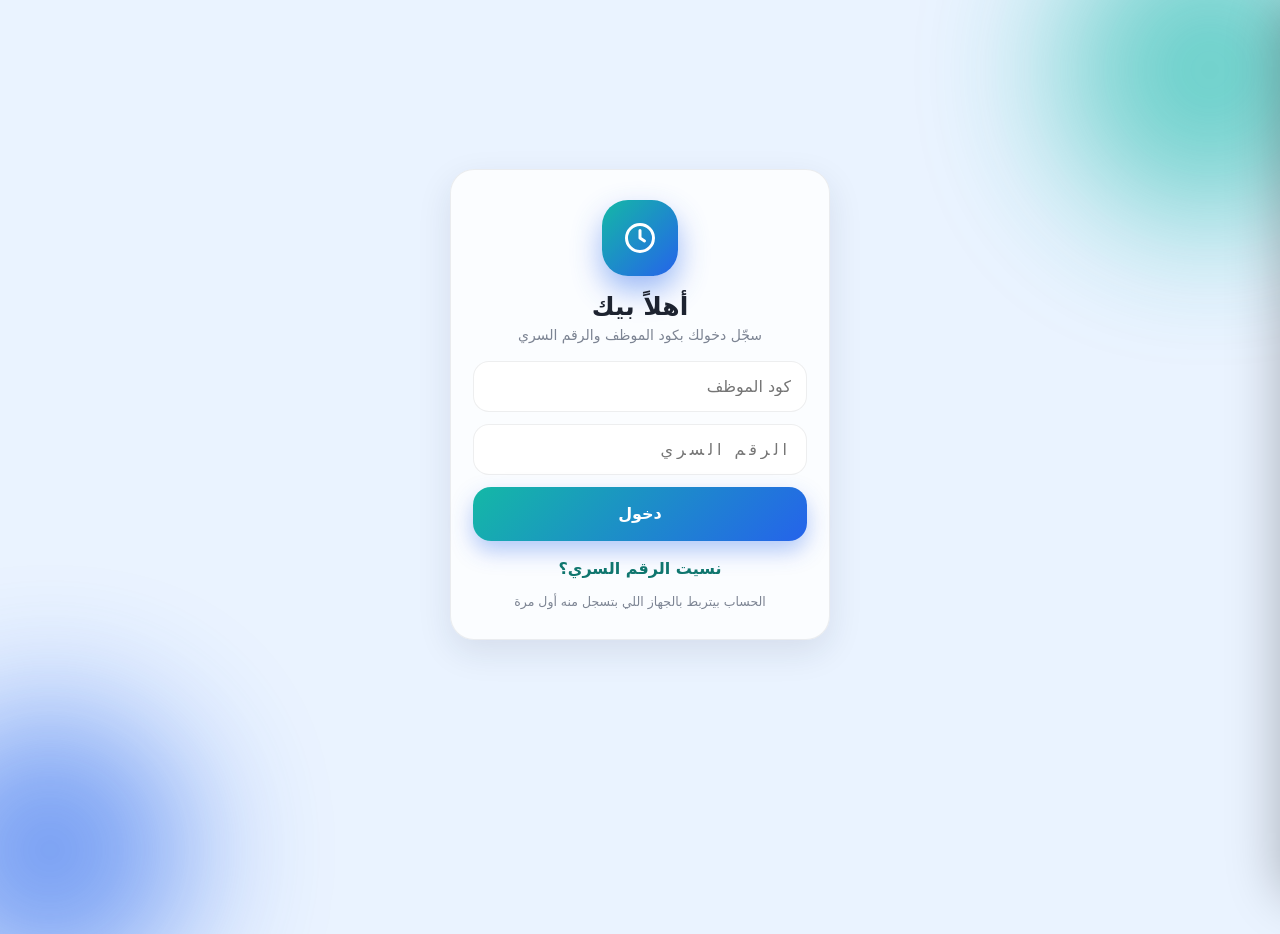
==== commit 7d24b6a6: "Add files via upload" ====
--- a/index.html
+++ b/index.html
@@ -230,6 +230,9 @@
 .sheet.wide{max-width:660px;max-height:92vh;overflow:auto}
 .login-card .field{text-align:start}
 
+.link{background:none;border:0;color:var(--teal-d);font-weight:600;cursor:pointer;padding:6px}
+.item .mini{flex:none}
+
 </style>
 </head>
 <body>
@@ -246,6 +249,7 @@
           <input id="code" placeholder="كود الموظف" required inputmode="numeric" autocomplete="username">
           <input id="pin" type="password" placeholder="الرقم السري" required inputmode="numeric" autocomplete="current-password">
           <button class="btn btn-primary" type="submit">دخول</button>
+          <button class="link" type="button" id="forgotBtn">نسيت الرقم السري؟</button>
         </form>
         <p class="muted small">الحساب بيتربط بالجهاز اللي بتسجل منه أول مرة</p>
       </div>
@@ -330,6 +334,15 @@
       <h2>الملف الشخصي</h2>
     </header>
     <div class="card" id="profileBox"></div>
+    <div class="card">
+      <h3>تغيير الرقم السري</h3>
+      <form id="pwForm" class="form" style="margin-top:0">
+        <input id="pwOld" type="password" placeholder="الرقم السري الحالي" required autocomplete="current-password">
+        <input id="pwNew" type="password" placeholder="الرقم السري الجديد (4 على الأقل)" required minlength="4" autocomplete="new-password">
+        <input id="pwNew2" type="password" placeholder="تأكيد الرقم الجديد" required minlength="4" autocomplete="new-password">
+        <button class="btn btn-primary" type="submit">حفظ الرقم الجديد</button>
+      </form>
+    </div>
   </section>
 
   <!-- مسير الراتب -->
@@ -392,6 +405,15 @@
   </form>
 </div>
 
+<div class="sheet-wrap" id="fgWrap">
+  <form class="sheet form" id="fgForm">
+    <h3>نسيت الرقم السري</h3>
+    <p class="muted">اكتب كود الموظف وهيوصل طلب للإدارة، وهي اللي هتوافق وتبعتلك رقم جديد.</p>
+    <input id="fgCode" placeholder="كود الموظف" required>
+    <div class="btn-row"><button type="button" class="btn btn-outline" id="fgCancel">إلغاء</button><button class="btn btn-primary">إرسال الطلب</button></div>
+  </form>
+</div>
+
 <div class="busy" id="busy" hidden>
   <div class="spinner"></div>
   <p id="busyText">جاري التحميل...</p>
@@ -607,6 +629,7 @@
     e.target.reset();
     renderUser();
     show('home');
+    if (emp.mustChange) forcePw();
   } catch (err) {
     toast(err.message, true);
   } finally {
@@ -729,8 +752,19 @@
   'لا توجد طلبات');
 
 const loadTasks = () => fill('tasks', '#taskList',
-  r => row('task', r.title, `الموعد: ${r.dueDate}`, r.status, '', r.status === CONFIG.TASK_DONE ? '' : 'warn'),
+  r => `<div class="item"><div class="item-ic">${ic('task')}</div>
+    <div class="grow"><b>${esc(r.title)}</b><small>الموعد: ${esc(r.dueDate || '—')}</small></div>
+    ${r.status === CONFIG.TASK_DONE ? `<span class="tag">${esc(r.status)}</span>` : `<button class="mini ok" data-done="${esc(r.id)}">تم</button>`}</div>`,
   'لا توجد مهام');
+
+async function completeTask(id) {
+  try {
+    const r = await api('completeTask', { id });
+    if (!r.ok) throw new Error(r.error);
+    toast('تم إنجاز المهمة');
+    loadTasks(); loadStatus();
+  } catch (err) { toast(err.message, true); }
+}
 
 function renderProfile() {
   $('#profileBox').innerHTML = `
@@ -774,6 +808,9 @@
 
 // ===== الأحداث =====
 document.addEventListener('click', e => {
+  const dn = e.target.closest('[data-done]');
+  if (dn) return completeTask(dn.dataset.done);
+
   const go = e.target.closest('[data-go]');
   if (go) return show(go.dataset.go);
 
@@ -797,6 +834,7 @@
 paintIcons();
 renderUser();
 show(emp ? 'home' : 'login');
+if (emp && emp.mustChange) forcePw();
 
 // ===== ساعة حية + تأثير الضغط =====
 function tick() {
@@ -846,6 +884,38 @@
 }
 $('#payMonth').addEventListener('change', loadPayroll);
 
+// ===== كلمة السر =====
+function forcePw() {
+  show('profile');
+  toast('لازم تغيّر الرقم السري الأول', true);
+}
+$('#pwForm').addEventListener('submit', async e => {
+  e.preventDefault();
+  if ($('#pwNew').value !== $('#pwNew2').value) return toast('الرقمين الجداد مش متطابقين', true);
+  busy(true, 'جاري الحفظ...');
+  try {
+    const r = await api('changePassword', { oldPin: $('#pwOld').value, newPin: $('#pwNew').value });
+    if (!r.ok) throw new Error(r.error);
+    emp = { ...emp, mustChange: false };
+    localStorage.setItem('emp', JSON.stringify(emp));
+    e.target.reset();
+    toast('تم تغيير الرقم السري بنجاح');
+  } catch (err) { toast(err.message, true); } finally { busy(false); }
+});
+
+$('#forgotBtn').addEventListener('click', () => { $('#fgCode').value = $('#code').value; $('#fgWrap').classList.add('show'); });
+$('#fgCancel').addEventListener('click', () => $('#fgWrap').classList.remove('show'));
+$('#fgForm').addEventListener('submit', async e => {
+  e.preventDefault();
+  busy(true, 'جاري إرسال الطلب...');
+  try {
+    const r = await api('forgot', { code: $('#fgCode').value.trim() });
+    if (!r.ok) throw new Error(r.error);
+    toast(r.message);
+    $('#fgWrap').classList.remove('show');
+  } catch (err) { toast(err.message, true); } finally { busy(false); }
+});
+
 </script>
 </body>
 </html>
